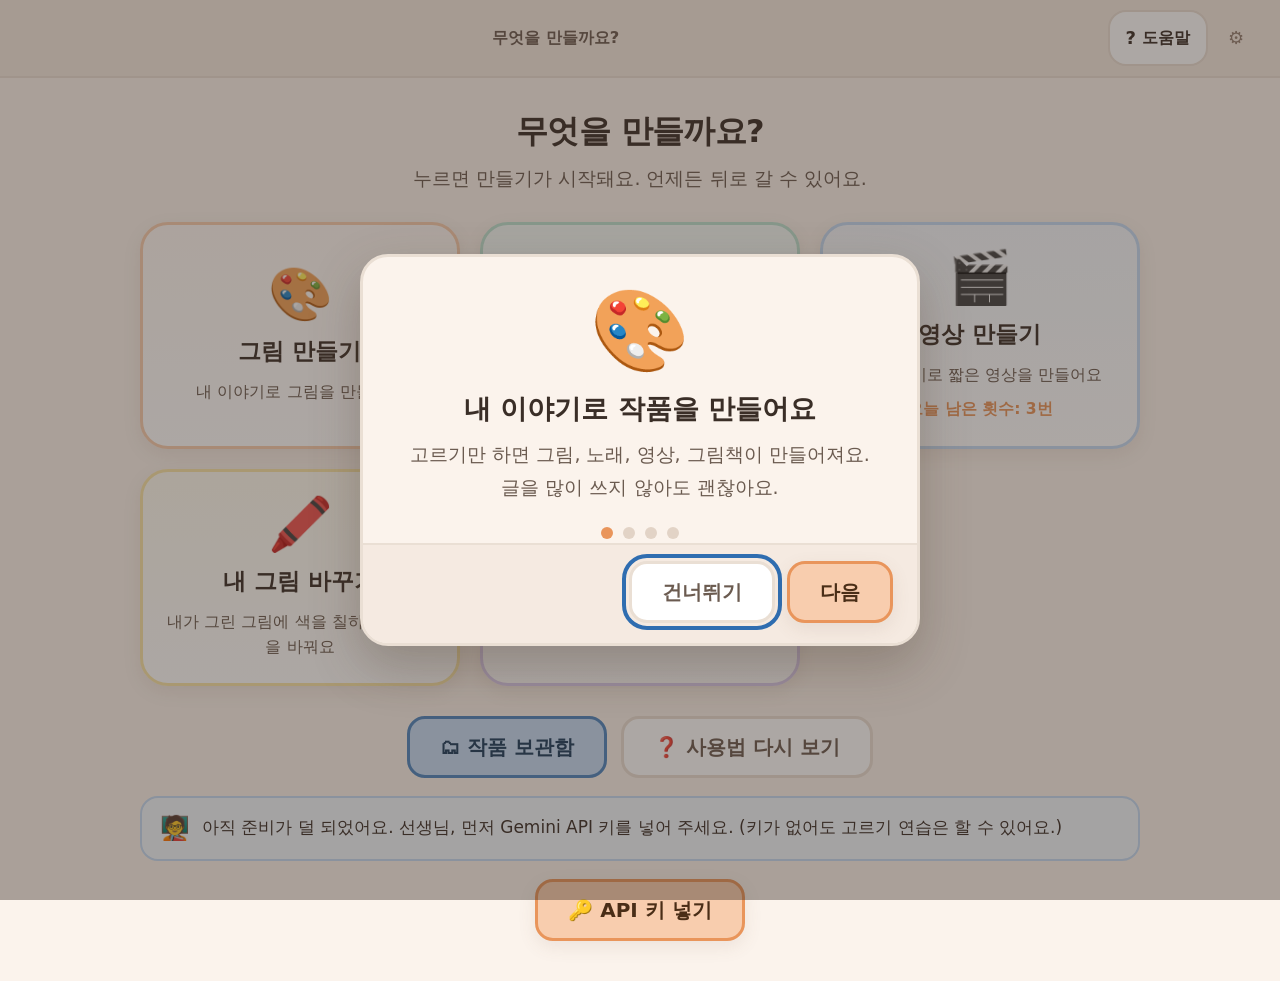
==== index.html @ e7aea223 "재활학교 학생용 AI 창작 웹앱 추가 특수학교 학생이 "고르기"만으로 자기 이야기를 그림·노래·영상·그림책으로 만들 수 있는 정적 웹앱입니다. 서버 없이 브라우저에서 바로 동작합니" ====
<!DOCTYPE html>
<html lang="ko">
<head>
<meta charset="utf-8" />
<meta name="viewport" content="width=device-width, initial-scale=1, viewport-fit=cover" />
<meta name="theme-color" content="#FBF3EC" />
<title>내 이야기 만들기</title>
<link rel="stylesheet" href="css/style.css" />
<link rel="icon" href="data:image/svg+xml,<svg xmlns='http://www.w3.org/2000/svg' viewBox='0 0 100 100'><text y='.9em' font-size='90'>🎨</text></svg>" />
</head>
<body class="size-m">

<!-- ===== 상단 막대 ===== -->
<header class="topbar" role="banner">
  <button id="btn-back" class="icon-btn" type="button" aria-label="뒤로 가기" hidden>
    <span aria-hidden="true">←</span><span class="icon-btn__text">뒤로</span>
  </button>

  <div class="topbar__center">
    <p id="step-label" class="step-label" aria-live="polite">내 이야기 만들기</p>
    <div id="step-bar" class="step-bar" role="presentation"><span id="step-bar-fill"></span></div>
  </div>

  <div class="topbar__right">
    <button id="btn-help" class="icon-btn" type="button" aria-label="도움말 보기">
      <span aria-hidden="true">?</span><span class="icon-btn__text">도움말</span>
    </button>
    <button id="btn-settings" class="icon-btn icon-btn--quiet" type="button"
            aria-label="선생님용 설정 열기 (길게 누르세요)" title="선생님용 설정 — 길게 누르세요">
      <span aria-hidden="true">⚙</span>
    </button>
  </div>
</header>

<!-- ===== 화면 본문 ===== -->
<main id="screen" class="screen" tabindex="-1"></main>

<!-- ===== 안내 문구(스크린리더 전용 알림) ===== -->
<p id="live-region" class="sr-only" aria-live="polite"></p>

<!-- ===== 처음 안내 ===== -->
<div id="onboarding" class="overlay" hidden>
  <div class="overlay__panel" role="dialog" aria-modal="true" aria-labelledby="ob-title">
    <div id="ob-slides" class="ob-slides"></div>
    <div class="ob-dots" id="ob-dots" role="presentation"></div>
    <div class="overlay__actions">
      <button id="ob-skip" class="btn btn--ghost" type="button">건너뛰기</button>
      <button id="ob-next" class="btn btn--primary" type="button">다음</button>
    </div>
  </div>
</div>

<!-- ===== 도움말 ===== -->
<div id="help" class="overlay" hidden>
  <div class="overlay__panel" role="dialog" aria-modal="true" aria-labelledby="help-title">
    <h2 id="help-title" class="overlay__title">🙋 지금 무엇을 하면 되나요?</h2>
    <div id="help-body" class="overlay__body"></div>
    <div class="overlay__actions">
      <button id="help-replay" class="btn btn--ghost" type="button">처음 안내 다시 보기</button>
      <button id="help-close" class="btn btn--primary" type="button">알았어요</button>
    </div>
  </div>
</div>

<!-- ===== 선생님용 설정 ===== -->
<div id="settings" class="overlay" hidden>
  <div class="overlay__panel overlay__panel--wide" role="dialog" aria-modal="true" aria-labelledby="set-title">
    <h2 id="set-title" class="overlay__title">⚙ 선생님용 설정</h2>
    <div class="overlay__body" id="settings-body"></div>
    <div class="overlay__actions">
      <button id="set-close" class="btn btn--primary" type="button">닫기</button>
    </div>
  </div>
</div>

<!-- ===== 보관함 ===== -->
<div id="gallery" class="overlay" hidden>
  <div class="overlay__panel overlay__panel--wide" role="dialog" aria-modal="true" aria-labelledby="gal-title">
    <h2 id="gal-title" class="overlay__title">🗂 작품 보관함</h2>
    <div class="overlay__body" id="gallery-body"></div>
    <div class="overlay__actions">
      <button id="gal-close" class="btn btn--primary" type="button">닫기</button>
    </div>
  </div>
</div>

<script src="js/config.js"></script>
<script src="js/store.js"></script>
<script src="js/db.js"></script>
<script src="js/api.js"></script>
<script src="js/speech.js"></script>
<script src="js/ui.js"></script>
<script src="js/scanning.js"></script>
<script src="js/panels.js"></script>
<script src="js/app.js"></script>
</body>
</html>
---- css/style.css ----
/* =========================================================
   내 이야기 만들기 — 따뜻한 파스텔 테마
   · 배경은 저채도 단색, 선택지만 고대비
   · 깜빡임(초당 3회 이상) 효과 없음. 모든 애니메이션은 2초 이상 느린 곡선
   ========================================================= */

:root {
  /* 바탕 — 저채도 크림 */
  --bg:            #FBF3EC;
  --bg-soft:       #F5EAE1;
  --card:          #FFFFFF;
  --card-edge:     #EADFD4;

  /* 글자 — 고대비 (흰 카드 위 대비 12:1 이상) */
  --ink:           #3A2E27;
  --ink-soft:      #6B5B50;
  --ink-faint:     #937F71;

  /* 파스텔 강조색 */
  --peach:         #F8CDAE;
  --peach-deep:    #E9955B;
  --rose:          #F7C4CB;
  --rose-deep:     #DE7A8B;
  --mint:          #BEE3D3;
  --mint-deep:     #4F9E80;
  --sky:           #C4DBF4;
  --sky-deep:      #4E86C0;
  --lilac:         #DBCDF0;
  --lilac-deep:    #8163B8;
  --butter:        #FAE6A8;
  --butter-deep:   #B78F1E;

  --focus:         #2F6DB0;

  --radius:        28px;
  --radius-sm:     18px;
  --gap:           20px;
  --shadow:        0 6px 18px rgba(120, 92, 70, .10);
  --shadow-lift:   0 10px 26px rgba(120, 92, 70, .18);

  --ease:          cubic-bezier(.33, .1, .25, 1);
}

/* 글자 크기 설정 (선생님용 설정) */
body.size-s  { --fs: 17px; }
body.size-m  { --fs: 20px; }
body.size-l  { --fs: 24px; }
body.size-xl { --fs: 29px; }

* { box-sizing: border-box; }

/* hidden 속성이 붙은 요소는 어떤 display 값보다 우선해서 감춥니다 */
[hidden] { display: none !important; }

html, body {
  margin: 0;
  padding: 0;
  background: var(--bg);
  color: var(--ink);
  font-size: var(--fs);
  font-family: "Pretendard", "Apple SD Gothic Neo", "Noto Sans KR", "맑은 고딕",
               system-ui, -apple-system, sans-serif;
  line-height: 1.6;
  -webkit-text-size-adjust: 100%;
  overscroll-behavior-y: none;
}

body {
  min-height: 100dvh;
  display: flex;
  flex-direction: column;
}

h1, h2, h3, p { margin: 0; }

button, input, select, textarea { font: inherit; color: inherit; }

.sr-only {
  position: absolute; width: 1px; height: 1px;
  padding: 0; margin: -1px; overflow: hidden;
  clip: rect(0 0 0 0); white-space: nowrap; border: 0;
}

/* 포커스 표시 — 키보드/스위치 사용자에게 항상 또렷하게 */
:focus-visible {
  outline: 4px solid var(--focus);
  outline-offset: 3px;
  border-radius: 8px;
}

/* =========================== 상단 막대 =========================== */
.topbar {
  display: flex;
  align-items: center;
  gap: 12px;
  padding: max(10px, env(safe-area-inset-top)) 16px 10px;
  background: var(--bg-soft);
  border-bottom: 2px solid var(--card-edge);
  position: sticky;
  top: 0;
  z-index: 20;
}

.topbar__center { flex: 1; min-width: 0; text-align: center; }
.topbar__right { display: flex; gap: 8px; align-items: center; }

.step-label {
  font-size: .82em;
  font-weight: 700;
  color: var(--ink-soft);
  white-space: nowrap;
  overflow: hidden;
  text-overflow: ellipsis;
}

.step-bar {
  margin: 6px auto 0;
  max-width: 420px;
  height: 10px;
  background: #E7D8CB;
  border-radius: 999px;
  overflow: hidden;
}
.step-bar span {
  display: block;
  height: 100%;
  width: 0%;
  border-radius: 999px;
  background: linear-gradient(90deg, var(--peach), var(--rose));
  transition: width .9s var(--ease);
}

.icon-btn {
  display: inline-flex;
  align-items: center;
  gap: 6px;
  min-height: 56px;
  min-width: 56px;
  padding: 0 16px;
  background: var(--card);
  border: 2px solid var(--card-edge);
  border-radius: var(--radius-sm);
  font-weight: 700;
  font-size: .9em;
  cursor: pointer;
  transition: background .3s var(--ease), transform .3s var(--ease);
}
.icon-btn:hover { background: #FFF9F3; }
.icon-btn:active { transform: scale(.97); }
.icon-btn--quiet {
  background: transparent;
  border-color: transparent;
  color: var(--ink-faint);
  padding: 0 10px;
  min-width: 48px;
}
.icon-btn__text { font-size: .9em; }
@media (max-width: 520px) { .icon-btn__text { display: none; } }

/* =========================== 화면 본문 =========================== */
.screen {
  flex: 1;
  width: 100%;
  max-width: 1040px;
  margin: 0 auto;
  padding: 28px 20px calc(40px + env(safe-area-inset-bottom));
  animation: screen-in .5s var(--ease) both;   /* 부드러운 전환, 명암 급변 없음 */
}
@keyframes screen-in {
  from { opacity: 0; transform: translateY(14px); }
  to   { opacity: 1; transform: none; }
}

.title {
  font-size: 1.6em;
  font-weight: 800;
  letter-spacing: -.02em;
  text-align: center;
  margin-bottom: 6px;
}
.subtitle {
  text-align: center;
  color: var(--ink-soft);
  font-size: .95em;
  margin-bottom: 28px;
}

/* =========================== 카드 격자 =========================== */
.grid {
  display: grid;
  gap: var(--gap);
  grid-template-columns: repeat(auto-fit, minmax(260px, 1fr));
}
.grid--2 { grid-template-columns: repeat(auto-fit, minmax(240px, 1fr)); }
@media (max-width: 560px) {
  .grid, .grid--2 { grid-template-columns: 1fr; }
}

/* 선택 카드 — 배경(저채도) 위에서 카드만 고대비 */
.card {
  position: relative;
  display: flex;
  flex-direction: column;
  align-items: center;
  justify-content: center;
  gap: 10px;
  min-height: 190px;
  padding: 24px 18px;
  background: var(--card);
  border: 3px solid var(--card-edge);
  border-radius: var(--radius);
  box-shadow: var(--shadow);
  text-align: center;
  cursor: pointer;
  transition: transform .35s var(--ease), box-shadow .35s var(--ease),
              border-color .35s var(--ease), background .35s var(--ease);
}
.card:hover { transform: translateY(-4px); box-shadow: var(--shadow-lift); }
.card:active { transform: scale(.98); }

.card__emoji { font-size: 2.6em; line-height: 1.1; }
.card__label { font-size: 1.15em; font-weight: 800; }
.card__desc  { font-size: .82em; color: var(--ink-soft); line-height: 1.5; }
.card__note  { font-size: .78em; font-weight: 700; color: var(--peach-deep); }

.card[aria-disabled="true"] {
  cursor: default;
  background: var(--bg-soft);
  border-color: #E4D6C9;
  color: var(--ink-faint);
  box-shadow: none;
}
.card[aria-disabled="true"]:hover { transform: none; box-shadow: none; }
.card[aria-disabled="true"] .card__emoji { opacity: .55; }

/* 색깔 테마 */
.card--peach  { border-color: var(--peach);  background: linear-gradient(180deg, #FFF9F4, #FFFFFF); }
.card--rose   { border-color: var(--rose);   background: linear-gradient(180deg, #FFF7F8, #FFFFFF); }
.card--mint   { border-color: var(--mint);   background: linear-gradient(180deg, #F4FBF8, #FFFFFF); }
.card--sky    { border-color: var(--sky);    background: linear-gradient(180deg, #F5F9FE, #FFFFFF); }
.card--lilac  { border-color: var(--lilac);  background: linear-gradient(180deg, #FAF7FE, #FFFFFF); }
.card--butter { border-color: var(--butter); background: linear-gradient(180deg, #FFFCF1, #FFFFFF); }

/* 선택된 카드 */
.card[aria-pressed="true"], .card.is-chosen {
  border-color: var(--mint-deep);
  box-shadow: 0 0 0 4px rgba(79,158,128,.18), var(--shadow-lift);
}

/* =========================== 버튼 =========================== */
.btn {
  min-height: 62px;
  padding: 0 30px;
  border-radius: var(--radius-sm);
  border: 3px solid transparent;
  font-weight: 800;
  font-size: 1em;
  cursor: pointer;
  transition: transform .3s var(--ease), background .3s var(--ease), box-shadow .3s var(--ease);
}
.btn:active { transform: scale(.97); }
.btn--primary {
  background: var(--peach);
  border-color: var(--peach-deep);
  color: #4A2E17;
  box-shadow: var(--shadow);
}
.btn--primary:hover { background: #FBDCC4; }
.btn--ghost {
  background: var(--card);
  border-color: var(--card-edge);
  color: var(--ink-soft);
}
.btn--ghost:hover { background: #FFF9F3; }
.btn--mint { background: var(--mint); border-color: var(--mint-deep); color: #1E4436; }
.btn--sky  { background: var(--sky);  border-color: var(--sky-deep);  color: #1B3C5C; }
.btn--danger { background: #FADEDE; border-color: #D98A8A; color: #6E2A2A; }
.btn--wide { width: 100%; }

.actions {
  display: flex;
  flex-wrap: wrap;
  gap: 14px;
  justify-content: center;
  margin-top: 30px;
}

/* =========================== 안내 상자 =========================== */
.notice {
  display: flex;
  gap: 12px;
  align-items: flex-start;
  padding: 16px 18px;
  border-radius: var(--radius-sm);
  background: #FFF6E8;
  border: 2px solid var(--butter);
  font-size: .85em;
  line-height: 1.55;
  margin: 18px 0;
}
.notice--privacy { background: #FDF0F2; border-color: var(--rose); }
.notice--info    { background: #F2F8FE; border-color: var(--sky); }
.notice__icon { font-size: 1.4em; line-height: 1.2; }

/* =========================== 확인 화면 =========================== */
.summary-list {
  display: flex;
  flex-direction: column;
  gap: 14px;
}
.summary-item {
  display: flex;
  align-items: center;
  gap: 16px;
  width: 100%;
  padding: 16px 20px;
  background: var(--card);
  border: 3px solid var(--card-edge);
  border-radius: var(--radius-sm);
  text-align: left;
  cursor: pointer;
  transition: border-color .3s var(--ease), background .3s var(--ease);
}
.summary-item:hover { border-color: var(--peach); background: #FFFAF5; }
.summary-item__emoji { font-size: 1.9em; }
.summary-item__body { flex: 1; min-width: 0; }
.summary-item__q { font-size: .78em; color: var(--ink-faint); font-weight: 700; }
.summary-item__a { font-size: 1.05em; font-weight: 800; }
.summary-item__edit { font-size: .8em; color: var(--sky-deep); font-weight: 800; white-space: nowrap; }
.summary-item__thumb {
  width: 68px; height: 68px; object-fit: cover;
  border-radius: 14px; border: 2px solid var(--card-edge);
}

/* =========================== 만드는 중 =========================== */
.making { text-align: center; padding: 40px 0; }

/* 천천히 차오르는 물결 — 초당 3회 이상 깜빡이는 요소 없음 */
.wave-jar {
  position: relative;
  width: 220px; height: 220px;
  margin: 10px auto 30px;
  border-radius: 50%;
  background: #F7EADF;
  border: 6px solid var(--peach);
  overflow: hidden;
}
.wave-jar__fill {
  position: absolute;
  left: -50%; width: 200%;
  bottom: -40%;
  height: 100%;
  background: linear-gradient(180deg, var(--peach) 0%, var(--rose) 100%);
  border-radius: 45%;
  animation: wave-spin 9s linear infinite, wave-rise 14s var(--ease) infinite alternate;
  opacity: .92;
}
@keyframes wave-spin { to { transform: rotate(360deg); } }
@keyframes wave-rise { from { bottom: -55%; } to { bottom: -8%; } }

.wave-jar__emoji {
  position: absolute;
  inset: 0;
  display: grid;
  place-items: center;
  font-size: 3.4em;
  animation: float-slow 5s var(--ease) infinite alternate;
}
@keyframes float-slow { from { transform: translateY(6px); } to { transform: translateY(-6px); } }

.making__msg { font-size: 1.2em; font-weight: 800; min-height: 1.6em; }
.making__sub { color: var(--ink-soft); font-size: .9em; margin-top: 8px; }

.progress-dots { display: flex; gap: 10px; justify-content: center; margin-top: 20px; }
.progress-dots i {
  width: 14px; height: 14px; border-radius: 50%;
  background: #E7D8CB;
  transition: background 1.2s var(--ease);
}
.progress-dots i.on { background: var(--peach-deep); }

/* =========================== 결과 화면 =========================== */
.result-stage {
  background: var(--card);
  border: 3px solid var(--card-edge);
  border-radius: var(--radius);
  padding: 18px;
  box-shadow: var(--shadow);
  text-align: center;
}
.result-stage img,
.result-stage video {
  width: 100%;
  max-height: 62vh;
  object-fit: contain;
  border-radius: var(--radius-sm);
  background: var(--bg-soft);
}
.result-stage audio { width: 100%; margin-top: 10px; }

.book-pages {
  display: grid;
  gap: 14px;
  grid-template-columns: repeat(auto-fit, minmax(200px, 1fr));
}
.book-page { background: var(--bg-soft); border-radius: var(--radius-sm); padding: 10px; }
.book-page img { width: 100%; border-radius: 12px; }
.book-page p { font-size: .8em; margin-top: 8px; line-height: 1.5; }

.story-box {
  margin-top: 22px;
  padding: 20px 22px;
  background: #FFFAF3;
  border: 3px dashed var(--peach);
  border-radius: var(--radius-sm);
  font-size: 1.05em;
  line-height: 1.8;
}

.name-chips { display: flex; flex-wrap: wrap; gap: 12px; margin-top: 14px; }
.chip {
  min-height: 56px;
  padding: 0 20px;
  border-radius: 999px;
  background: var(--card);
  border: 3px solid var(--lilac);
  font-weight: 800;
  cursor: pointer;
  transition: background .3s var(--ease), border-color .3s var(--ease);
}
.chip:hover { background: #FAF7FE; }
.chip.is-chosen { border-color: var(--lilac-deep); background: #F3ECFC; }

/* =========================== 입력 =========================== */
.field { margin: 18px 0; }
.field__label { display: block; font-weight: 800; margin-bottom: 8px; }
.field__hint { font-size: .8em; color: var(--ink-faint); margin-top: 6px; }

.input, .select, .textarea {
  width: 100%;
  min-height: 60px;
  padding: 12px 16px;
  background: var(--card);
  border: 3px solid var(--card-edge);
  border-radius: var(--radius-sm);
  transition: border-color .3s var(--ease);
}
.input:focus, .select:focus, .textarea:focus { border-color: var(--sky-deep); }
.textarea { min-height: 110px; resize: vertical; }

.range { width: 100%; height: 44px; accent-color: var(--peach-deep); }

.switch-row {
  display: flex; align-items: center; justify-content: space-between;
  gap: 16px; padding: 14px 0; border-bottom: 2px solid var(--bg-soft);
}
.switch-row:last-child { border-bottom: 0; }
.switch-row__text { flex: 1; }
.switch-row__text small { display: block; color: var(--ink-faint); font-size: .78em; line-height: 1.5; }

.toggle {
  position: relative; width: 74px; height: 42px; flex: none;
  background: #E0D2C5; border: none; border-radius: 999px; cursor: pointer;
  transition: background .35s var(--ease);
}
.toggle::after {
  content: ""; position: absolute; top: 4px; left: 4px;
  width: 34px; height: 34px; border-radius: 50%; background: #fff;
  box-shadow: 0 2px 5px rgba(0,0,0,.2);
  transition: transform .35s var(--ease);
}
.toggle[aria-checked="true"] { background: var(--mint-deep); }
.toggle[aria-checked="true"]::after { transform: translateX(32px); }

.seg { display: flex; gap: 10px; flex-wrap: wrap; }
.seg button {
  min-height: 56px; padding: 0 22px;
  border-radius: var(--radius-sm);
  border: 3px solid var(--card-edge);
  background: var(--card); font-weight: 800; cursor: pointer;
  transition: border-color .3s var(--ease), background .3s var(--ease);
}
.seg button[aria-pressed="true"] { border-color: var(--mint-deep); background: #EFF9F5; }

/* 그림 첨부 */
.attach-box {
  display: flex; flex-direction: column; align-items: center; gap: 14px;
  padding: 26px; border: 3px dashed var(--sky); border-radius: var(--radius);
  background: #F7FBFF; text-align: center;
}
.attach-preview {
  max-width: 100%; max-height: 320px; border-radius: var(--radius-sm);
  border: 3px solid var(--card-edge); background: #fff;
}

/* =========================== 겹침 창(모달) =========================== */
.overlay {
  position: fixed; inset: 0; z-index: 60;
  display: flex; align-items: center; justify-content: center;
  padding: 16px;
  background: rgba(58, 46, 39, .42);
  animation: fade-in .35s var(--ease) both;   /* 급격한 명암 변화 없이 */
}
/* hidden 속성이 붙으면 확실히 사라지도록 (display:flex 보다 우선) */
.overlay[hidden] { display: none; }
@keyframes fade-in { from { opacity: 0; } to { opacity: 1; } }

.overlay__panel {
  width: min(560px, 100%);
  max-height: 90dvh;
  display: flex; flex-direction: column;
  background: var(--bg);
  border-radius: var(--radius);
  border: 3px solid var(--card-edge);
  box-shadow: 0 20px 50px rgba(80,58,42,.3);
  overflow: hidden;
  animation: panel-in .4s var(--ease) both;
}
.overlay__panel--wide { width: min(760px, 100%); }
@keyframes panel-in { from { transform: translateY(20px); opacity: 0; } to { transform: none; opacity: 1; } }

.overlay__title { padding: 22px 24px 6px; font-size: 1.25em; }
.overlay__body { padding: 10px 24px 20px; overflow: auto; }
.overlay__actions {
  display: flex; gap: 12px; justify-content: flex-end; flex-wrap: wrap;
  padding: 16px 24px calc(20px + env(safe-area-inset-bottom));
  border-top: 2px solid var(--card-edge);
  background: var(--bg-soft);
}

.setting-group {
  background: var(--card);
  border: 2px solid var(--card-edge);
  border-radius: var(--radius-sm);
  padding: 6px 18px;
  margin-bottom: 16px;
}
.setting-group > h3 {
  font-size: .95em; padding: 14px 0 6px; border-bottom: 2px solid var(--bg-soft);
  margin-bottom: 6px;
}

details.teacher-doc {
  background: var(--card); border: 2px solid var(--card-edge);
  border-radius: var(--radius-sm); padding: 4px 18px; margin-bottom: 16px;
}
details.teacher-doc > summary {
  cursor: pointer; font-weight: 800; padding: 14px 0; font-size: .95em;
}
details.teacher-doc p, details.teacher-doc li { font-size: .84em; line-height: 1.65; }
details.teacher-doc ul { padding-left: 1.2em; }

/* 처음 안내 슬라이드 */
.ob-slides { padding: 30px 24px 10px; text-align: center; }
.ob-slide__emoji { font-size: 4em; line-height: 1.1; }
.ob-slide__title { font-size: 1.35em; font-weight: 800; margin: 12px 0 8px; }
.ob-slide__text  { color: var(--ink-soft); font-size: .95em; line-height: 1.7; white-space: pre-line; }
.ob-dots { display: flex; gap: 10px; justify-content: center; padding: 14px 0 4px; }
.ob-dots i { width: 12px; height: 12px; border-radius: 50%; background: #E2D3C6; transition: background .4s var(--ease); }
.ob-dots i.on { background: var(--peach-deep); }

/* 보관함 */
.gal-list { display: grid; gap: 14px; grid-template-columns: repeat(auto-fill, minmax(200px, 1fr)); }
.gal-item {
  background: var(--card); border: 3px solid var(--card-edge);
  border-radius: var(--radius-sm); padding: 12px; text-align: center;
}
.gal-item img, .gal-item video { width: 100%; height: 130px; object-fit: cover; border-radius: 12px; background: var(--bg-soft); }
.gal-item__kind { font-size: 2.2em; }
.gal-item__name { font-weight: 800; margin-top: 8px; font-size: .95em; word-break: keep-all; }
.gal-item__date { font-size: .75em; color: var(--ink-faint); }
.gal-item__btns { display: flex; gap: 8px; margin-top: 10px; }
.gal-item__btns .btn { flex: 1; min-height: 50px; padding: 0 10px; font-size: .82em; }

.empty {
  text-align: center; padding: 40px 10px; color: var(--ink-soft);
}
.empty__emoji { font-size: 3em; }

/* =========================== 스위치 스캐닝 =========================== */
/* 강조는 테두리+옅은 배경 변화로만. 깜빡임 없음(전환 0.35초, 최소 1.5초 유지) */
.scan-on { }
.scan-here {
  outline: 6px solid var(--lilac-deep) !important;
  outline-offset: 4px;
  background: #F6F1FE !important;
  /* 색이 서서히 바뀌면 처음 한순간 검게 보이므로 테두리는 바로, 배경만 부드럽게 */
  transition: background .35s var(--ease);
}
.scan-hint {
  position: fixed; left: 50%; transform: translateX(-50%);
  bottom: calc(14px + env(safe-area-inset-bottom));
  background: var(--lilac-deep); color: #fff;
  padding: 12px 22px; border-radius: 999px;
  font-size: .85em; font-weight: 800; z-index: 70;
  box-shadow: var(--shadow-lift);
}

/* =========================== 접근성 옵션 =========================== */
@media (prefers-reduced-motion: reduce) {
  *, *::before, *::after {
    animation-duration: .01ms !important;
    animation-iteration-count: 1 !important;
    transition-duration: .01ms !important;
  }
  .wave-jar__fill { animation: none; bottom: -20%; }
}
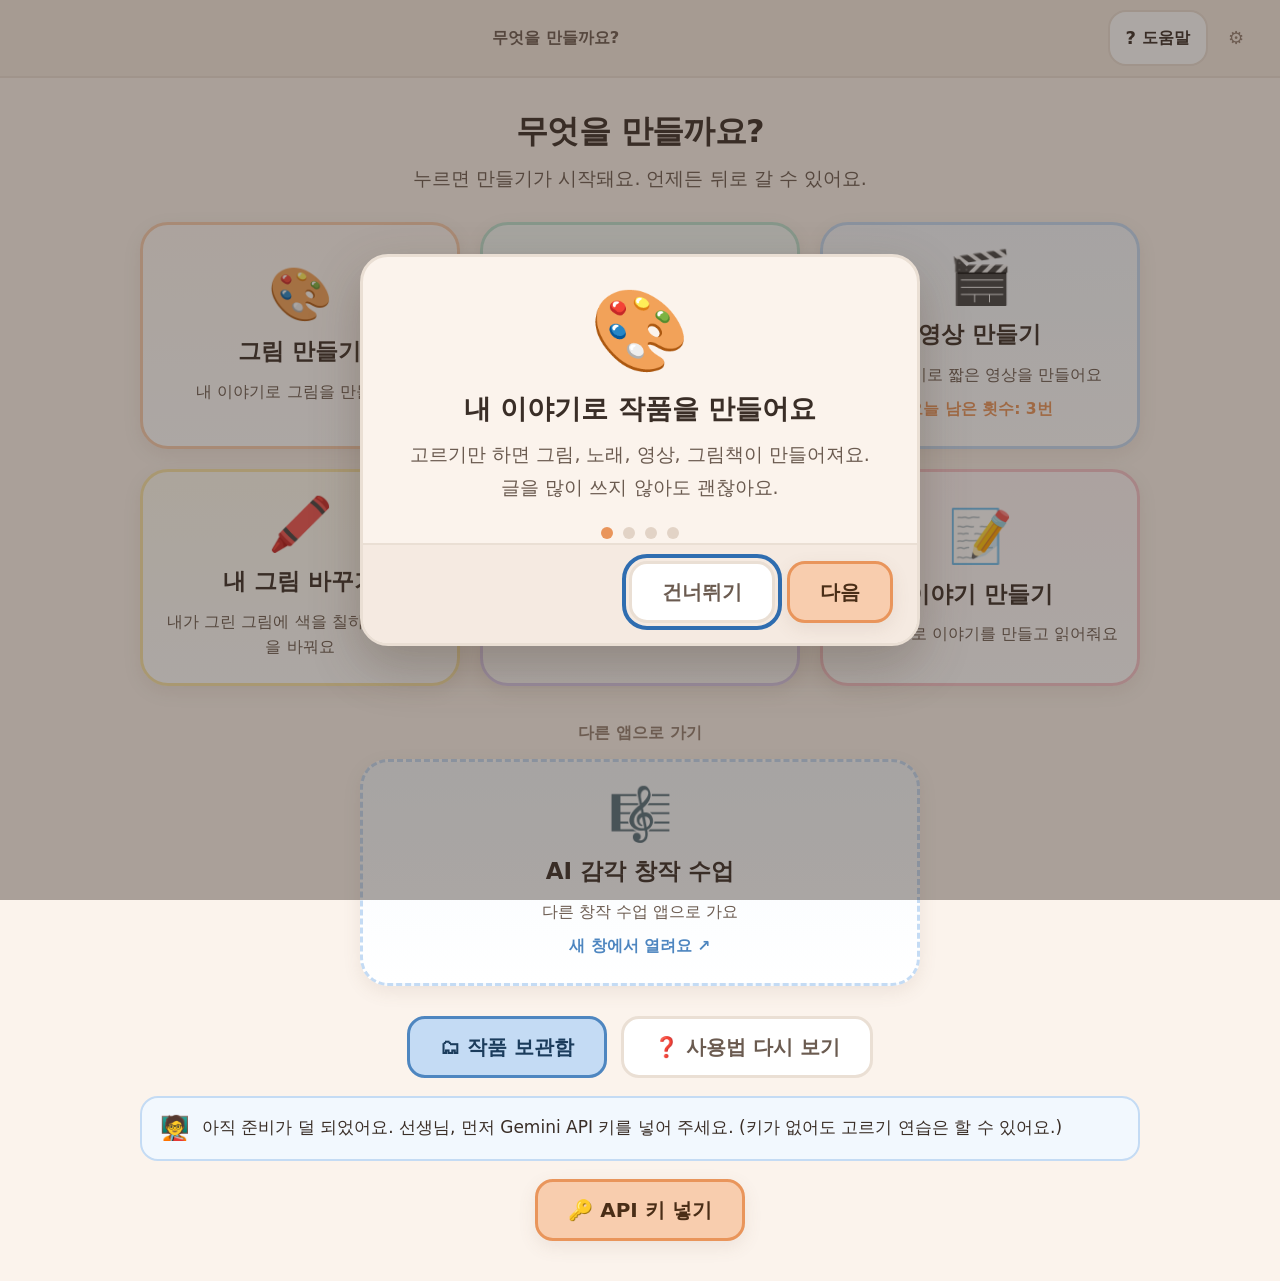
==== commit 8306a41c: "설정 단추를 눌러도 반응 없어 보이던 문제 고침 설정(⚙) 단추는 학생이 실수로 열지 않도록 길게 누르기로만 열리는데, 짧게 누르면 아무 반응이 없어 고장난 것처럼 보였습니다.  " ====
--- a/index.html
+++ b/index.html
@@ -26,7 +26,7 @@
       <span aria-hidden="true">?</span><span class="icon-btn__text">도움말</span>
     </button>
     <button id="btn-settings" class="icon-btn icon-btn--quiet" type="button"
-            aria-label="선생님용 설정 열기 (길게 누르세요)" title="선생님용 설정 — 길게 누르세요">
+            aria-label="선생님용 설정 열기 (1초쯤 길게 누르세요)" title="선생님용 설정 — 1초쯤 길게 누르세요">
       <span aria-hidden="true">⚙</span>
     </button>
   </div>
--- a/css/style.css
+++ b/css/style.css
@@ -157,6 +157,54 @@
 .icon-btn__text { font-size: .9em; }
 @media (max-width: 520px) { .icon-btn__text { display: none; } }
 
+/* 설정 단추 — 길게 눌러서 엽니다(학생이 실수로 열지 않도록) */
+#btn-settings {
+  position: relative;
+  touch-action: none;            /* 길게 누르는 동안 스크롤·확대로 취소되지 않게 */
+  -webkit-touch-callout: none;   /* 길게 누를 때 뜨는 시스템 메뉴 막기 */
+  -webkit-user-select: none;
+  user-select: none;
+}
+
+/* 누르고 있는 동안 차오르는 막대 — “반응이 없다”고 느끼지 않도록 */
+.gear-hold {
+  position: absolute;
+  left: 8px; right: 8px; bottom: 6px;
+  height: 4px;
+  border-radius: 999px;
+  background: var(--peach-deep);
+  transform: scaleX(0);
+  transform-origin: left center;
+  opacity: 0;
+  pointer-events: none;
+}
+#btn-settings.is-holding .gear-hold {
+  opacity: 1;
+  transform: scaleX(1);
+  transition: transform .8s linear, opacity .2s var(--ease);
+}
+@media (prefers-reduced-motion: reduce) {
+  #btn-settings.is-holding .gear-hold { transition: opacity .2s linear; }
+}
+
+/* 짧게 눌렀을 때 나오는 안내 말풍선 (상단 막대를 기준으로 놓입니다) */
+.hold-hint {
+  position: absolute;
+  top: calc(100% - 2px);
+  right: 16px;
+  z-index: 30;
+  width: max-content;
+  max-width: min(76vw, 300px);
+  padding: 10px 14px;
+  background: var(--ink);
+  color: #FFF8F2;
+  font-size: .8em;
+  font-weight: 700;
+  line-height: 1.45;
+  border-radius: 14px;
+  box-shadow: var(--shadow-lift);
+}
+
 /* =========================== 화면 본문 =========================== */
 .screen {
   flex: 1;
@@ -247,6 +295,26 @@
   box-shadow: 0 0 0 4px rgba(79,158,128,.18), var(--shadow-lift);
 }
 
+/* 다른 앱으로 가는 카드 — 만들기 카드와 구분되게 점선 테두리 */
+.link-row { margin-top: 34px; }
+.link-row .grid { max-width: 560px; margin: 0 auto; }
+.link-row__title {
+  text-align: center;
+  font-size: .82em;
+  font-weight: 800;
+  color: var(--ink-faint);
+  margin-bottom: 12px;
+}
+.card--link {
+  min-height: 150px;
+  text-decoration: none;
+  color: inherit;
+  border-style: dashed;
+  border-color: var(--sky);
+  background: linear-gradient(180deg, #F6FAFE, #FFFFFF);
+}
+.card--link .card__note { color: var(--sky-deep); }
+
 /* =========================== 버튼 =========================== */
 .btn {
   min-height: 62px;
@@ -415,6 +483,15 @@
   border-radius: var(--radius-sm);
   font-size: 1.05em;
   line-height: 1.8;
+}
+
+/* 이야기 만들기 결과 — 글자 자체가 작품이므로 더 크게 */
+.story-box--main {
+  font-size: 1.3em;
+  line-height: 1.9;
+  padding: 28px 26px;
+  border-style: solid;
+  background: #FFFDF8;
 }
 
 .name-chips { display: flex; flex-wrap: wrap; gap: 12px; margin-top: 14px; }
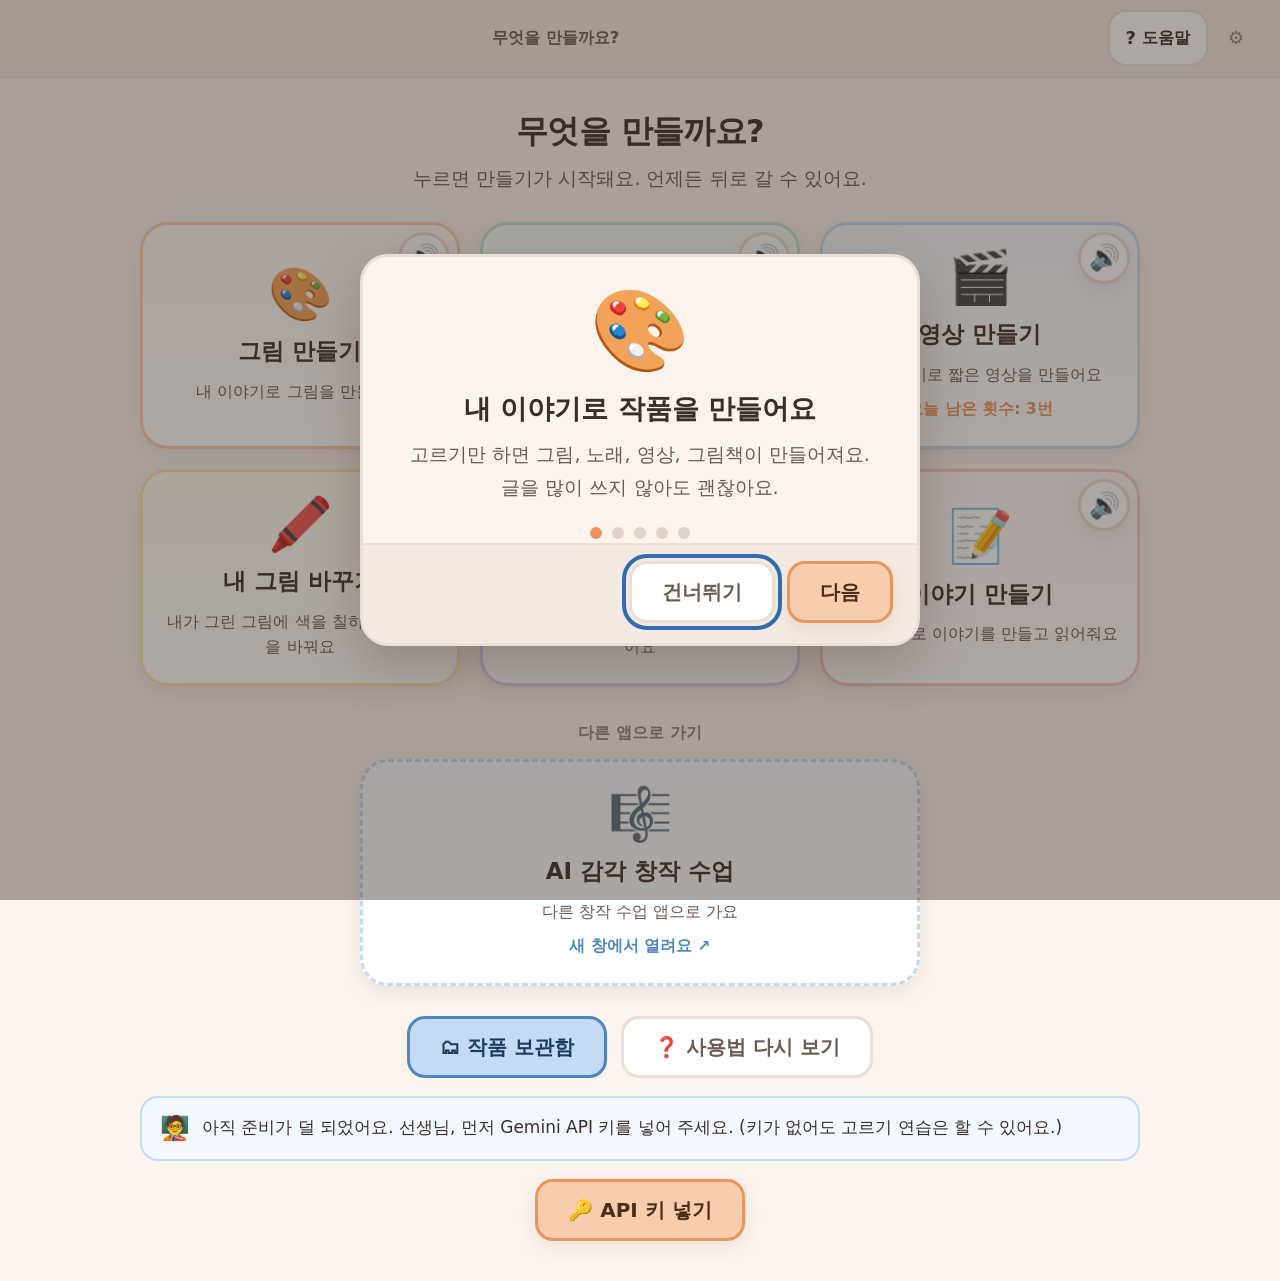
==== commit 9a6a8ed0: "그림책 장면 — 영화 자막처럼 문구 넣고, 누르면 크게 보기 - 모든 그림책 장면에 그림 아래쪽으로 겹치는 자막을 넣었습니다.   흰 바탕에 검은 굵은 글씨라 그림 색과 상관없이 " ====
--- a/index.html
+++ b/index.html
@@ -73,6 +73,15 @@
   </div>
 </div>
 
+<!-- ===== 장면 크게 보기 ===== -->
+<div id="viewer" class="overlay" hidden>
+  <div class="overlay__panel overlay__panel--viewer" role="dialog" aria-modal="true" aria-labelledby="viewer-title">
+    <h2 id="viewer-title" class="overlay__title">🔍 장면 크게 보기</h2>
+    <div class="overlay__body" id="viewer-body"></div>
+    <div class="overlay__actions" id="viewer-actions"></div>
+  </div>
+</div>
+
 <!-- ===== 보관함 ===== -->
 <div id="gallery" class="overlay" hidden>
   <div class="overlay__panel overlay__panel--wide" role="dialog" aria-modal="true" aria-labelledby="gal-title">
--- a/css/style.css
+++ b/css/style.css
@@ -289,6 +289,27 @@
 .card--lilac  { border-color: var(--lilac);  background: linear-gradient(180deg, #FAF7FE, #FFFFFF); }
 .card--butter { border-color: var(--butter); background: linear-gradient(180deg, #FFFCF1, #FFFFFF); }
 
+/* 카드 위의 작은 읽어주기 단추 — 카드를 감싸고 오른쪽 위에 얹습니다. */
+.card-wrap { position: relative; display: flex; }
+.card-wrap > .card { flex: 1 1 auto; width: 100%; }
+.card__speak {
+  position: absolute;
+  top: 10px;
+  right: 10px;
+  width: 52px;
+  height: 52px;
+  border-radius: 50%;
+  border: 3px solid var(--card-edge);
+  background: #FFFFFF;
+  font-size: 1.25em;
+  line-height: 1;
+  cursor: pointer;
+  box-shadow: var(--shadow);
+  transition: transform .25s var(--ease), background .25s var(--ease);
+}
+.card__speak:hover  { background: var(--bg-soft); transform: scale(1.06); }
+.card__speak:active { transform: scale(.94); }
+
 /* 선택된 카드 */
 .card[aria-pressed="true"], .card.is-chosen {
   border-color: var(--mint-deep);
@@ -471,9 +492,67 @@
   gap: 14px;
   grid-template-columns: repeat(auto-fit, minmax(200px, 1fr));
 }
-.book-page { background: var(--bg-soft); border-radius: var(--radius-sm); padding: 10px; }
-.book-page img { width: 100%; border-radius: 12px; }
-.book-page p { font-size: .8em; margin-top: 8px; line-height: 1.5; }
+/* 장면 한 컷 — 누르면 크게 볼 수 있어서 단추입니다. */
+.book-page {
+  display: block; width: 100%;
+  background: var(--bg-soft);
+  border: 3px solid transparent;
+  border-radius: var(--radius-sm);
+  padding: 10px;
+  font: inherit; color: inherit; text-align: left;
+  cursor: pointer;
+  transition: transform .25s var(--ease), border-color .25s var(--ease), box-shadow .25s var(--ease);
+}
+.book-page:hover { border-color: var(--peach); box-shadow: var(--shadow); transform: translateY(-2px); }
+.book-page:active { transform: none; }
+
+/* 그림 + 자막 — 자막이 그림 아래쪽에 겹쳐 놓입니다(영화 자막처럼). */
+.scene-frame { position: relative; display: block; border-radius: 12px; overflow: hidden; background: var(--bg-soft); }
+.scene-frame img { display: block; width: 100%; border-radius: 0; }
+
+.scene-cap {
+  display: block;
+  position: absolute; left: 0; right: 0; bottom: 0;
+  margin: 0;
+  padding: 8px 10px calc(8px + env(safe-area-inset-bottom, 0px));
+  background: #FFFFFF;            /* 흰 바탕 */
+  color: #111111;                 /* 까만 글씨 */
+  font-size: .82em;
+  font-weight: 800;
+  line-height: 1.45;
+  text-align: center;
+  word-break: keep-all;
+  border-top: 1px solid rgba(0, 0, 0, .12);
+}
+/* 장면 번호 — 자막 왼쪽 위에 작게 */
+.scene-no {
+  position: absolute; top: 8px; left: 8px;
+  min-width: 1.9em; padding: 2px 8px;
+  background: rgba(255, 255, 255, .92); color: #111111;
+  border-radius: 999px;
+  font-size: .74em; font-weight: 800; text-align: center;
+}
+.book-page__hint { margin-top: 8px; font-size: .74em; color: var(--ink-faint); text-align: center; }
+
+/* 그림책 만들기 화면의 큰 장면 — 자막 폭을 그림 폭에 맞춥니다.
+   (그림책 결과 화면의 작은 장면들은 칸을 가득 채워야 해서 바로 아래 자식만 골라 씁니다.) */
+.result-stage > .scene-frame { display: inline-block; width: auto; max-width: 100%; }
+.result-stage > .scene-frame img { width: auto; max-width: 100%; max-height: 62vh; border-radius: 0; }
+
+/* ---- 장면 크게 보기 (겹침 창) ----
+   (기본 창 너비 규칙이 아래쪽에 있어서, 두 클래스를 함께 적어 이 너비가 이기게 합니다.) */
+.overlay__panel.overlay__panel--viewer { width: min(920px, 100%); }
+/* 그림 크기에 자막 폭을 맞춥니다(그림 옆에 흰 여백이 생기지 않도록). */
+.viewer__stage { display: flex; justify-content: center; }
+.viewer__stage .scene-frame {
+  width: auto; max-width: 100%;
+  border-radius: var(--radius-sm);
+  box-shadow: var(--shadow);
+}
+.viewer__stage .scene-frame img { width: auto; max-width: 100%; max-height: 66dvh; }
+/* 큰 화면에서는 자막도 크게 — 소리 대신 눈으로 읽는 학생을 위해 */
+.viewer__stage .scene-cap { font-size: 1.02em; padding: 12px 16px calc(12px + env(safe-area-inset-bottom, 0px)); }
+.viewer__count { margin-top: 12px; text-align: center; font-size: .9em; color: var(--ink-soft); font-weight: 800; }
 
 .story-box {
   margin-top: 22px;
@@ -493,6 +572,23 @@
   border-style: solid;
   background: #FFFDF8;
 }
+
+/* 저장한 뒤 "어디에 들어갔는지" 알려 주는 칸 */
+.save-note {
+  display: flex;
+  align-items: flex-start;
+  gap: 14px;
+  max-width: 640px;
+  margin: 16px auto 0;
+  padding: 16px 20px;
+  background: #F2F8FE;
+  border: 3px solid var(--sky);
+  border-radius: var(--radius-sm);
+  line-height: 1.6;
+}
+.save-note__icon { font-size: 1.5em; line-height: 1.2; }
+.save-note p { font-size: .92em; }
+.save-note p + p { margin-top: 6px; color: var(--ink-soft); font-size: .86em; }
 
 .name-chips { display: flex; flex-wrap: wrap; gap: 12px; margin-top: 14px; }
 .chip {
